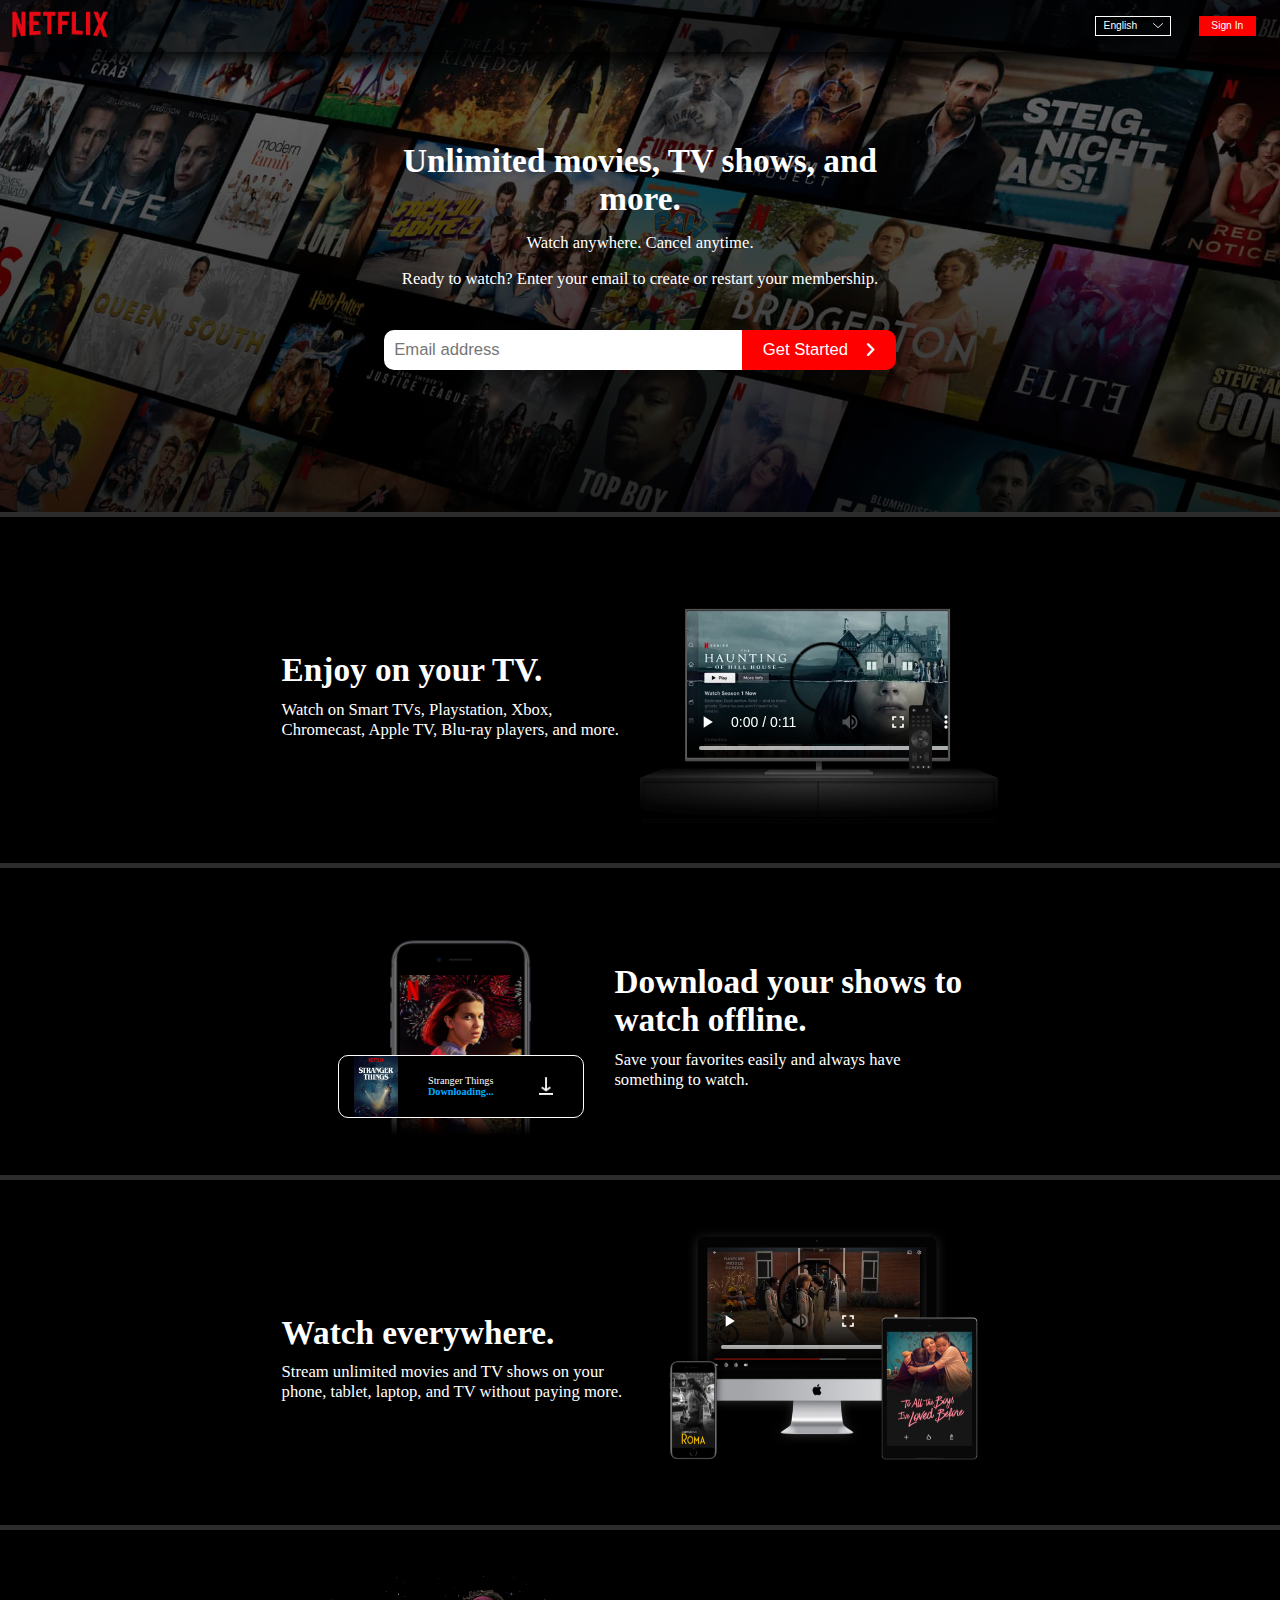
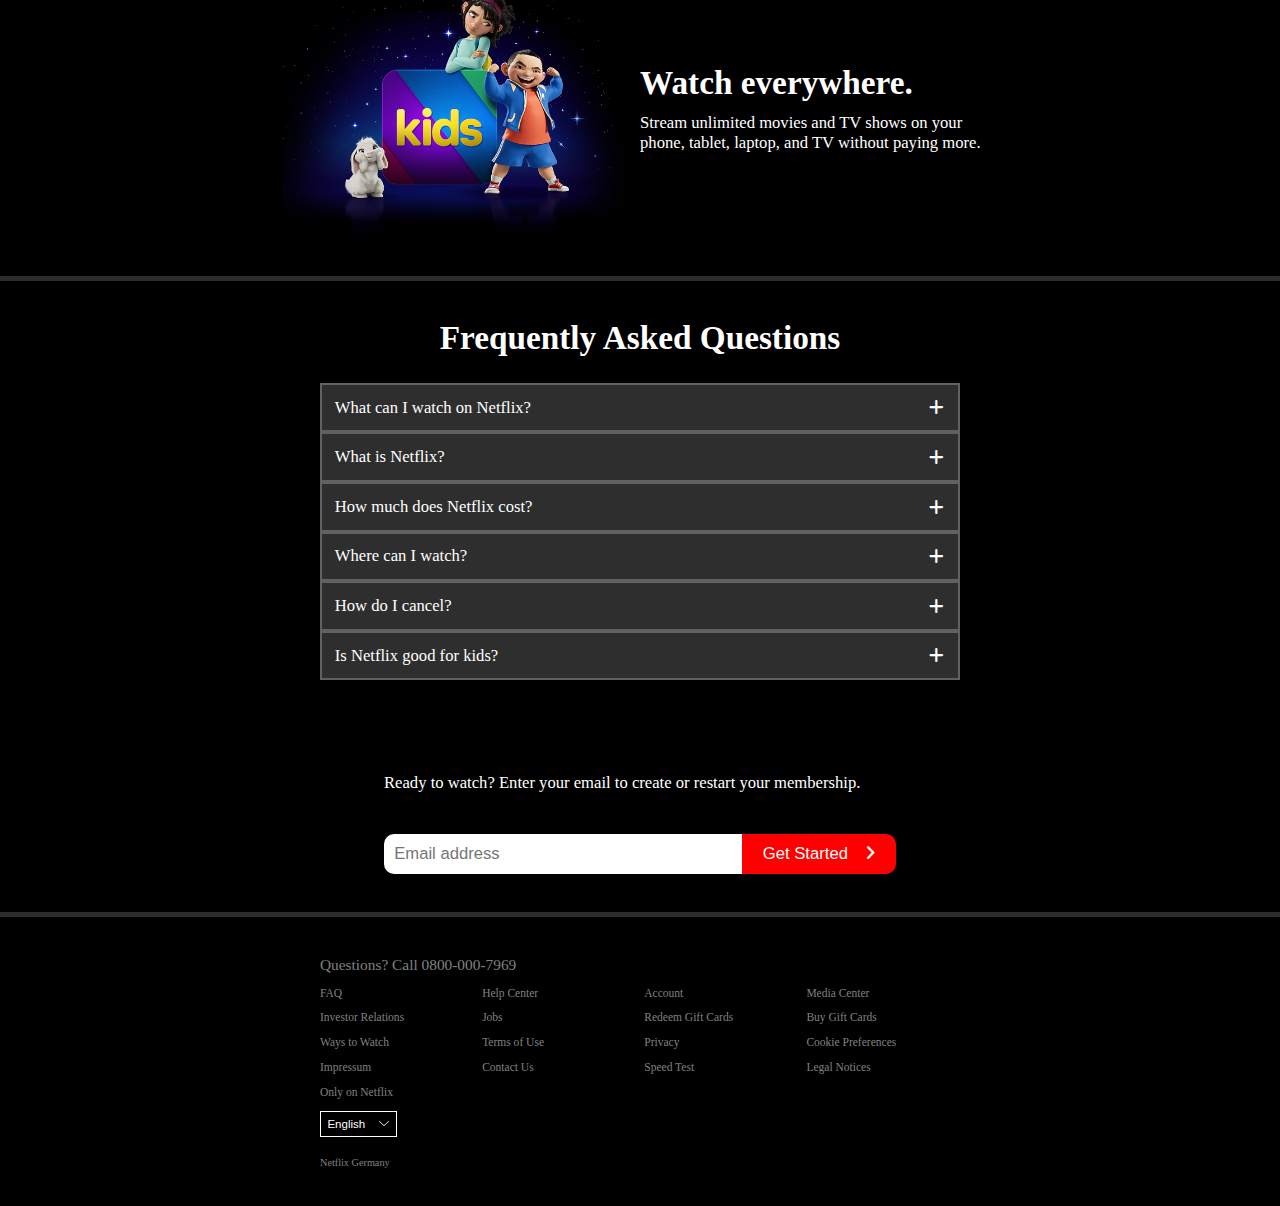
==== index.html @ 1fc660bd "Updates" ====
<!DOCTYPE html>
<html lang="en">
  <head>
    <meta charset="UTF-8" />
    <meta http-equiv="X-UA-Compatible" content="IE=edge" />
    <meta name="viewport" content="width=device-width, initial-scale=1.0" />
    <link
      rel="stylesheet"
      href="https://cdnjs.cloudflare.com/ajax/libs/font-awesome/6.1.1/css/all.min.css"
    />
    <link rel="stylesheet" href="./styles/main.css" />
    <title>Netflix-Clone</title>
  </head>
  <body>
    <header>
      <div class="logo">
        <a href="#"><img src="./images/netflix-logo-png-2562.png" alt="" /></a>
      </div>
      <div class="header-right">
        <select name="lang" id="2" > 
          
          <option selected value="English">English </option>
          <option value="Deutsch">Deutsch</option>
        </select>
       
        <button class="signIn">Sign In</button>
      </div>
    </header>
    <section class="bg">
      <div class="form">
        <h1>Unlimited movies, TV shows, and more.</h1>
        <p>Watch anywhere. Cancel anytime.</p>
        <p>
          Ready to watch? Enter your email to create or restart your membership.
        </p>
        <form action="">
          <input placeholder="Email address" type="email" name="email" id="1" />
          <button>Get Started <i class="fa-solid fa-angle-right"></i></button>
        </form>
      </div>
      <div class="brightness"></div>
    </section>
    <main>
      <!-- ============ Tv =========== -->
      <div class="tv">
        <div class="tv-container">
          <div class="tv-text">
            <h1>Enjoy on your TV.</h1>
            <p>
              Watch on Smart TVs, Playstation, Xbox, Chromecast, Apple TV,
              Blu-ray players, and more.
            </p>
          </div>
          <div class="tv-img">
            <a class="tv-png"><img src="./images/tv.png" alt="" /></a>
            <a class="tv-vid"
              ><video controls autoplay loop>
                <source src="./images/video-tv-0819.m4v" /></video
            ></a>
          </div>
        </div>
      </div>
      <!-- ============ download =============== -->
      <div class="download">
        <div class="download-container">
          <div class="download-img">
            <a class="do-img" href="#"
              ><img src="./images/mobile-0819.jpg" alt=""
            /></a>
            <div class="icon">
              <a href="#"><img src="./images/boxshot.png" alt="" /></a>
              <p>
                Stranger Things <br />
                <b>Downloading...</b>
              </p>
              <a><img src="./images/download-icon.gif" alt="" /> </a>
            </div>
          </div>
          <div class="download-text">
            <h1>Download your shows to watch offline.</h1>
            <p>
              Save your favorites easily and always have something to watch.
            </p>
          </div>
        </div>
      </div>
      <!-- ============ watch everywhere ============ -->
      <div class="everywhere">
        <div class="everywhere-container">
          <div class="everywhere-text">
            <h1>Watch everywhere.</h1>
            <p>
              Stream unlimited movies and TV shows on your phone, tablet,
              laptop, and TV without paying more.
            </p>
          </div>
          <div class="everywhere-img">
            <a class="everywhere-png"
              ><img src="./images/device-pile.png" alt=""
            /></a>
            <a class="everywhere-vid"
              ><video controls autoplay loop>
                <source src="./images/video-devices.m4v" /></video
            ></a>
          </div>
        </div>
      </div>
      <!-- =============== kids ============= -->
      <div class="kids">
        <div class="kids-container">
          <div class="kids-img">
            <a><img src="./images/kids.png" alt="" /></a>
          </div>
          <div class="kids-text">
            <h1>Watch everywhere.</h1>
            <p>
              Stream unlimited movies and TV shows on your phone, tablet,
              laptop, and TV without paying more.
            </p>
          </div>
        </div>
      </div>
      <!-- ============ asked ============ -->
      <div class="asked">
        <div class="asked-container">
          <h1>Frequently Asked Questions</h1>
          <div class="questions">
            <div onclick="one()" class="one">
              <a>
                <p>What can I watch on Netflix?</p>
                <div class="plus">
                  <i id="plus" class="fa-solid fa-plus"></i>
                  <i id="iX" class="fa-solid fa-x"></i>
                </div>
              </a>
              
            </div>
            <div id="details">
                <p>
                  Netflix has an extensive library of feature films,
                  documentaries, TV shows, anime, award-winning Netflix
                  originals, and more. Watch as much as you want, anytime you
                  want.
                </p>
              </div>
            <!-- ============= two =========== -->
            <div onclick="two()" class="two">
              <a>
                <p>What is Netflix?</p>
                <div class="plus">
                  <i id="plusTwo" class="fa-solid fa-plus"></i>
                  <i id="iXTwo" class="fa-solid fa-x"></i>
                </div>
              </a>
              
            </div>
            <div id="detailsTwo">
                <p>
                  Netflix is a streaming service that offers a wide variety of
                  award-winning TV shows, movies, anime, documentaries, and more
                  on thousands of internet-connected devices. <br />
                  You can watch as much as you want, whenever you want without a
                  single commercial – all for one low monthly price. There's
                  always something new to discover and new TV shows and movies
                  are added every week!
                </p>
              </div>
            <!-- ========= three =========== -->
            <div onclick="three()" class="three">
              <a>
                <p>How much does Netflix cost?</p>
                <div class="plus">
                  <i id="plusThree" class="fa-solid fa-plus"></i>
                  <i id="iXThree" class="fa-solid fa-x"></i>
                </div>
              </a>
              
            </div>
            <div id="detailsThree">
                <p>
                  Watch Netflix on your smartphone, tablet, Smart TV, laptop, or
                  streaming device, all for one fixed monthly fee. Plans range
                  from €7,99 to €17,99 a month. No extra costs, no contracts.
                </p>
              </div>
            <!-- ======= four ========== -->
            <div onclick="four()" class="four">
              <a>
                <p>Where can I watch?</p>
                <div class="plus">
                  <i id="plusFour" class="fa-solid fa-plus"></i>
                  <i id="iXFour" class="fa-solid fa-x"></i>
                </div>
              </a>
              
            </div>
            <div id="detailsFour">
                <p>
                  Watch anywhere, anytime. Sign in with your Netflix account to
                  watch instantly on the web at netflix.com from your personal
                  computer or on any internet-connected device that offers the
                  Netflix app, including smart TVs, smartphones, tablets,
                  streaming media players and game consoles. You can also
                  download your favorite shows with the iOS, Android, or Windows
                  10 app. Use downloads to watch while you're on the go and
                  without an internet connection. Take Netflix with you
                  anywhere.
                </p>
              </div>
            <!-- =========== five ========== -->
            <div onclick="five()" class="five">
              <a>
                <p>How do I cancel?</p>
                <div class="plus">
                  <i id="plusFive" class="fa-solid fa-plus"></i>
                  <i id="iXFive" class="fa-solid fa-x"></i>
                </div>
              </a>
             
            </div>
            <div id="detailsFive">
                <p>
                  Netflix is flexible. There are no pesky contracts and no
                  commitments. You can easily cancel your account online in two
                  clicks. There are no cancellation fees – start or stop your
                  account anytime.
                </p>
              </div>
            <!-- ========== six =========== -->
            <div onclick="six()" class="six">
              <a>
                <p>Is Netflix good for kids?</p>
                <div class="plus">
                  <i id="plusSix" class="fa-solid fa-plus"></i>
                  <i id="iXSix" class="fa-solid fa-x"></i>
                </div>
              </a>
              
            </div>
            <div id="detailsSix">
                <p>
                  The Netflix Kids experience is included in your membership to
                  give parents control while kids enjoy family-friendly TV shows
                  and movies in their own space. Kids profiles come with
                  PIN-protected parental controls that let you restrict the
                  maturity rating of content kids can watch and block specific
                  titles you don’t want kids to see.
                </p>
              </div>
          </div>
        </div>
      </div>
      <!-- ============== last form ============== -->
      <div class="lastForm">
        
       <div class="lastForm-container">
          <p>
            Ready to watch? Enter your email to create or restart your membership.
          </p>
          <form action="">
            <input placeholder="Email address" type="email" name="email" id="1" />
            <button>Get Started <i class="fa-solid fa-angle-right"></i></button>
          </form>
       </div>
      </div>
    </main>
    <!-- ================= footer ============== -->
    <footer>
      <div class="footer-container">
        <p>Questions? Call <a href="tel:0800-000-7969" class="call">0800-000-7969</a></p>
        <ul>
          <li><a href="#">FAQ</a></li>
          <li><a href="#">Help Center</a></li>
          <li><a href="#">Account</a></li>
          <li><a href="#">Media Center</a></li>
          <li><a href="#">Investor Relations</a></li>
          <li><a href="#">Jobs</a></li>
          <li><a href="#">Redeem Gift Cards</a></li>
          <li><a href="#">Buy Gift Cards</a></li>
          <li><a href="#">Ways to Watch</a></li>
          <li><a href="#">Terms of Use</a></li>
          <li><a href="#">Privacy</a></li>
          <li><a href="#">Cookie Preferences</a></li>
          <li><a href="#">Impressum</a></li>
          <li><a href="#">Contact Us</a></li>
          <li><a href="#">Speed Test</a></li>
          <li><a href="#">Legal Notices</a></li>
          <li><a href="#">Only on Netflix</a></li>
        </ul>
        <select name="lang" id="2">
          <option  selected value="English">English</option>
          <option value="Deutsch">Deutsch</option>
        </select>
        <small>Netflix Germany</small>
      </div>
    </footer>
    <script src="./javascript/main.js"></script>
  </body>
</html>
---- styles/main.css ----
header {
  display: flex;
  justify-content: space-between;
  align-items: center;
  width: 100%;
  padding: 0.8%;
  position: absolute;
  z-index: 1;
  background-color: rgba(0, 0, 0, 0.664);
  box-shadow: 10px 10px 20px black;
}
header .logo {
  width: 8%;
}
header .logo a {
  display: flex;
}
header .logo a img {
  width: 100%;
  height: 100%;
}
header .header-right {
  width: 15%;
  display: flex;
  justify-content: space-around;
}
header .header-right select {
  border: 0.1vw white solid;
  background-color: transparent;
  color: white;
  width: 40%;
  font-size: 0.8vw;
  display: flex;
  justify-content: space-between;
  align-items: center;
  padding: 2% 4%;
  appearance: none;
  -webkit-appearance: none;
  background-image: url(../images/arrow.png);
  background-size: 0.8vw;
  background-repeat: no-repeat;
  background-position: 90%;
  outline: none;
}
header .header-right select option {
  font-size: 0.9vw;
  background-color: black;
}
header .header-right .signIn {
  font-size: 0.8vw;
  width: 30%;
  display: flex;
  justify-content: center;
  align-items: center;
  padding: 2%;
  color: white;
  border: none;
  outline: none;
  background-color: red;
  cursor: pointer;
}

.bg {
  background-image: url(../images/bg.jpg);
  width: 100%;
  background-size: cover;
  background-position: center;
  background-repeat: no-repeat;
  min-height: 40vw;
  position: relative;
  display: flex;
  justify-content: center;
  align-items: center;
}
.bg .brightness {
  position: absolute;
  top: 0;
  right: 0;
  bottom: 0;
  left: 0;
  background: linear-gradient(to top, rgba(0, 0, 0, 0.808), rgba(0, 0, 0, 0.404));
}
.bg .form {
  width: 40%;
  text-align: center;
  position: relative;
  z-index: 3;
}
.bg .form h1 {
  color: white;
  font-size: 2.6vw;
}
.bg .form p {
  color: white;
  font-size: 1.3vw;
  margin: 3% 0;
}
.bg .form form {
  display: inline-flex;
  width: 100%;
  border-radius: 10px;
  margin-top: 5%;
}
.bg .form form input {
  width: 70%;
  font-size: 1.3vw;
  padding: 2%;
  border-radius: 10px 0 0 10px;
  border: none;
  outline: none;
}
.bg .form form button {
  width: 30%;
  display: flex;
  justify-content: space-between;
  align-items: center;
  padding: 0 4%;
  font-size: 1.3vw;
  background-color: red;
  color: white;
  border: none;
  outline: none;
  border-radius: 0 10px 10px 0;
}

main {
  background-color: black;
  width: 100%;
}
main .tv {
  border-block: 0.4vw rgba(255, 255, 255, 0.171) solid;
  width: 100%;
  padding-block: 3%;
}
main .tv .tv-container {
  width: 80%;
  margin: 0 auto;
  display: flex;
  justify-content: center;
  align-items: center;
  flex-wrap: wrap;
}
main .tv .tv-container .tv-text {
  width: 35%;
}
main .tv .tv-container .tv-text h1 {
  color: white;
  font-size: 2.6vw;
  margin: 3% 0;
}
main .tv .tv-container .tv-text p {
  color: white;
  font-size: 1.3vw;
}
main .tv .tv-container .tv-img {
  position: relative;
  width: 35%;
  overflow: hidden;
}
main .tv .tv-container .tv-img .tv-png {
  display: flex;
  z-index: 2;
  position: relative;
}
main .tv .tv-container .tv-img .tv-png img {
  width: 100%;
  height: 100%;
}
main .tv .tv-container .tv-img .tv-vid {
  position: absolute;
  top: 20%;
  left: 12%;
  display: flex;
  width: 80%;
}
main .tv .tv-container .tv-img .tv-vid video {
  width: 100%;
}
main .download {
  padding-block: 3%;
}
main .download .download-container {
  width: 80%;
  margin: 0 auto;
  display: flex;
  justify-content: center;
  align-items: center;
}
main .download .download-container .download-img {
  width: 30%;
  position: relative;
}
main .download .download-container .download-img .do-img {
  display: flex;
}
main .download .download-container .download-img .do-img img {
  width: 100%;
  height: 100%;
}
main .download .download-container .download-img .icon {
  display: flex;
  justify-content: space-around;
  align-items: center;
  position: absolute;
  bottom: 8%;
  left: 0;
  right: 0;
  background-color: black;
  border: 1px white solid;
  border-radius: 10px;
  width: 80%;
  margin: 0 auto;
}
main .download .download-container .download-img .icon a {
  display: flex;
  width: 18%;
}
main .download .download-container .download-img .icon a img {
  width: 100%;
  height: 100%;
}
main .download .download-container .download-img .icon p {
  color: white;
  font-size: 0.8vw;
}
main .download .download-container .download-img .icon p b {
  color: rgb(0, 174, 255);
}
main .download .download-container .download-text {
  width: 35%;
}
main .download .download-container .download-text h1 {
  color: white;
  font-size: 2.6vw;
  margin: 3% 0;
}
main .download .download-container .download-text p {
  color: white;
  font-size: 1.3vw;
}
main .everywhere {
  border-block: 0.4vw rgba(255, 255, 255, 0.171) solid;
  width: 100%;
  padding-block: 3%;
}
main .everywhere .everywhere-container {
  width: 80%;
  margin: 0 auto;
  display: flex;
  justify-content: center;
  align-items: center;
  flex-wrap: wrap;
}
main .everywhere .everywhere-container .everywhere-text {
  width: 35%;
}
main .everywhere .everywhere-container .everywhere-text h1 {
  color: white;
  font-size: 2.6vw;
  margin: 3% 0;
}
main .everywhere .everywhere-container .everywhere-text p {
  color: white;
  font-size: 1.3vw;
}
main .everywhere .everywhere-container .everywhere-img {
  position: relative;
  width: 35%;
}
main .everywhere .everywhere-container .everywhere-img .everywhere-png {
  display: flex;
  z-index: 2;
  position: relative;
}
main .everywhere .everywhere-container .everywhere-img .everywhere-png img {
  width: 100%;
  height: 100%;
}
main .everywhere .everywhere-container .everywhere-img .everywhere-vid {
  position: absolute;
  top: 11%;
  left: 18%;
  display: flex;
  width: 60%;
}
main .everywhere .everywhere-container .everywhere-img .everywhere-vid video {
  width: 100%;
}
main .kids {
  padding-block: 3%;
}
main .kids .kids-container {
  width: 80%;
  margin: 0 auto;
  display: flex;
  justify-content: center;
  align-items: center;
  flex-wrap: wrap;
}
main .kids .kids-container .kids-text {
  width: 35%;
}
main .kids .kids-container .kids-text h1 {
  color: white;
  font-size: 2.6vw;
  margin: 3% 0;
}
main .kids .kids-container .kids-text p {
  color: white;
  font-size: 1.3vw;
}
main .kids .kids-container .kids-img {
  position: relative;
  width: 35%;
}
main .kids .kids-container .kids-img a {
  display: flex;
  z-index: 2;
  position: relative;
}
main .kids .kids-container .kids-img a img {
  width: 100%;
  height: 100%;
}
main .asked {
  border-top: 0.4vw rgba(255, 255, 255, 0.171) solid;
  padding-block: 3%;
}
main .asked .asked-container {
  width: 50%;
  margin: 0 auto;
}
main .asked .asked-container h1 {
  font-size: 2.6vw;
  color: white;
  text-align: center;
  margin-bottom: 4%;
}
main .asked .asked-container .questions {
  width: 100%;
}
main .asked .asked-container .questions .one, main .asked .asked-container .questions .two, main .asked .asked-container .questions .three, main .asked .asked-container .questions .four, main .asked .asked-container .questions .five, main .asked .asked-container .questions .six {
  width: 100%;
}
main .asked .asked-container .questions .one a, main .asked .asked-container .questions .two a, main .asked .asked-container .questions .three a, main .asked .asked-container .questions .four a, main .asked .asked-container .questions .five a, main .asked .asked-container .questions .six a {
  display: flex;
  justify-content: space-between;
  align-items: center;
  padding: 2%;
  cursor: pointer;
  border: 0.2vw rgba(128, 128, 128, 0.637) solid;
  background-color: rgba(128, 128, 128, 0.356);
}
main .asked .asked-container .questions .one a p, main .asked .asked-container .questions .two a p, main .asked .asked-container .questions .three a p, main .asked .asked-container .questions .four a p, main .asked .asked-container .questions .five a p, main .asked .asked-container .questions .six a p {
  color: white;
  font-size: 1.3vw;
}
main .asked .asked-container .questions .one a .plus, main .asked .asked-container .questions .two a .plus, main .asked .asked-container .questions .three a .plus, main .asked .asked-container .questions .four a .plus, main .asked .asked-container .questions .five a .plus, main .asked .asked-container .questions .six a .plus {
  display: flex;
  justify-content: center;
  align-items: center;
}
main .asked .asked-container .questions .one a .plus i, main .asked .asked-container .questions .two a .plus i, main .asked .asked-container .questions .three a .plus i, main .asked .asked-container .questions .four a .plus i, main .asked .asked-container .questions .five a .plus i, main .asked .asked-container .questions .six a .plus i {
  color: white;
  font-size: 1.3vw;
}
main .asked .asked-container .questions .one a .plus .fa-x, main .asked .asked-container .questions .two a .plus .fa-x, main .asked .asked-container .questions .three a .plus .fa-x, main .asked .asked-container .questions .four a .plus .fa-x, main .asked .asked-container .questions .five a .plus .fa-x, main .asked .asked-container .questions .six a .plus .fa-x {
  display: none;
}
main .asked .asked-container .questions #details, main .asked .asked-container .questions #detailsTwo, main .asked .asked-container .questions #detailsThree, main .asked .asked-container .questions #detailsFour, main .asked .asked-container .questions #detailsFive, main .asked .asked-container .questions #detailsSix {
  padding: 2%;
  display: none;
  border-bottom: 0.2vw rgba(128, 128, 128, 0.637) solid;
  border-left: 0.2vw rgba(128, 128, 128, 0.637) solid;
  border-right: 0.2vw rgba(128, 128, 128, 0.637) solid;
  background-color: rgba(128, 128, 128, 0.356);
  margin-bottom: 1%;
}
main .asked .asked-container .questions #details p, main .asked .asked-container .questions #detailsTwo p, main .asked .asked-container .questions #detailsThree p, main .asked .asked-container .questions #detailsFour p, main .asked .asked-container .questions #detailsFive p, main .asked .asked-container .questions #detailsSix p {
  color: white;
  font-size: 1.3vw;
  line-height: 2vw;
}
main .lastForm {
  padding-block: 3%;
  border-bottom: 0.4vw rgba(255, 255, 255, 0.171) solid;
}
main .lastForm .lastForm-container {
  width: 40%;
  margin: 0 auto;
}
main .lastForm .lastForm-container p {
  color: white;
  font-size: 1.3vw;
  margin: 3% 0;
}
main .lastForm .lastForm-container form {
  display: inline-flex;
  width: 100%;
  border-radius: 10px;
  margin-top: 5%;
}
main .lastForm .lastForm-container form input {
  width: 70%;
  font-size: 1.3vw;
  padding: 2%;
  border-radius: 10px 0 0 10px;
  border: none;
  outline: none;
}
main .lastForm .lastForm-container form button {
  width: 30%;
  display: flex;
  justify-content: space-between;
  align-items: center;
  padding: 0 4%;
  font-size: 1.3vw;
  background-color: red;
  color: white;
  border: none;
  outline: none;
  border-radius: 0 10px 10px 0;
}

footer {
  background-color: black;
  padding-block: 3%;
}
footer .footer-container {
  width: 50%;
  margin: 0 auto;
}
footer .footer-container p {
  color: gray;
  font-size: 1.2vw;
  margin-bottom: 2%;
}
footer .footer-container p a {
  color: gray;
  text-decoration: none;
}
footer .footer-container p a:hover {
  text-decoration: underline;
}
footer .footer-container ul {
  display: flex;
  justify-content: space-between;
  align-items: center;
  flex-wrap: wrap;
}
footer .footer-container ul li {
  width: 24%;
  display: flex;
  justify-content: flex-start;
  align-items: center;
  margin-bottom: 2%;
}
footer .footer-container ul li a {
  font-size: 0.9vw;
  color: gray;
  text-decoration: none;
}
footer .footer-container select {
  border: 0.1vw white solid;
  background-color: transparent;
  color: white;
  padding: 1% 1%;
  width: 12%;
  font-size: 0.9vw;
  display: flex;
  justify-content: space-between;
  align-items: center;
  appearance: none;
  -webkit-appearance: none;
  background-image: url(../images/arrow.png);
  background-size: 0.8vw;
  background-repeat: no-repeat;
  background-position: 90%;
  outline: none;
}
footer .footer-container select option {
  font-size: 0.9vw;
  background-color: black;
}
footer .footer-container small {
  color: gray;
  font-size: 0.8vw;
  display: flex;
  margin-top: 3%;
}

@media only screen and (max-width: 800px) {
  header {
    padding: 2% 3%;
  }
  header .logo {
    width: 30%;
  }
  header .header-right {
    width: 50%;
  }
  header .header-right select {
    font-size: 3vw;
    background-size: 2.5vw;
  }
  header .header-right select option {
    font-size: 3vw;
  }
  header .header-right .signIn {
    font-size: 3vw;
  }

  .bg {
    min-height: 100vw;
  }
  .bg .form {
    width: 80%;
  }
  .bg .form h1 {
    font-size: 6vw;
  }
  .bg .form p {
    font-size: 4vw;
  }
  .bg .form form {
    display: flex;
    flex-direction: column;
    align-items: center;
  }
  .bg .form form input {
    font-size: 4vw;
    width: 100%;
    border-radius: 0;
  }
  .bg .form form button {
    font-size: 4vw;
    border-radius: 0;
    width: 40%;
    padding: 2% 2%;
    margin-top: 4%;
  }

  main {
    padding: 0 3%;
  }
  main .tv .tv-container {
    width: 100%;
    flex-direction: column;
    text-align: center;
  }
  main .tv .tv-container .tv-text {
    width: 100%;
  }
  main .tv .tv-container .tv-text h1 {
    font-size: 6vw;
  }
  main .tv .tv-container .tv-text p {
    font-size: 4vw;
  }
  main .tv .tv-container .tv-img {
    width: 100%;
  }
  main .download .download-container {
    width: 100%;
    flex-direction: column-reverse;
    text-align: center;
  }
  main .download .download-container .download-img {
    width: 100%;
  }
  main .download .download-container .download-img .icon p {
    font-size: 3vw;
  }
  main .download .download-container .download-text {
    width: 100%;
  }
  main .download .download-container .download-text h1 {
    font-size: 6vw;
  }
  main .download .download-container .download-text p {
    font-size: 4vw;
  }
  main .everywhere .everywhere-container {
    width: 100%;
    flex-direction: column;
    text-align: center;
  }
  main .everywhere .everywhere-container .everywhere-text {
    width: 100%;
  }
  main .everywhere .everywhere-container .everywhere-text h1 {
    font-size: 6vw;
  }
  main .everywhere .everywhere-container .everywhere-text p {
    font-size: 4vw;
  }
  main .everywhere .everywhere-container .everywhere-img {
    width: 100%;
  }
  main .kids .kids-container {
    width: 100%;
    flex-direction: column-reverse;
    text-align: center;
  }
  main .kids .kids-container .kids-text {
    width: 100%;
  }
  main .kids .kids-container .kids-text h1 {
    font-size: 6vw;
  }
  main .kids .kids-container .kids-text p {
    font-size: 4vw;
  }
  main .kids .kids-container .kids-img {
    width: 100%;
  }
  main .asked .asked-container {
    width: 100%;
  }
  main .asked .asked-container h1 {
    font-size: 4vw;
  }
  main .asked .asked-container .questions .one:hover a p, main .asked .asked-container .questions .two:hover a p, main .asked .asked-container .questions .three:hover a p, main .asked .asked-container .questions .four:hover a p, main .asked .asked-container .questions .five:hover a p, main .asked .asked-container .questions .six:hover a p {
    color: red;
  }
  main .asked .asked-container .questions .one a p, main .asked .asked-container .questions .two a p, main .asked .asked-container .questions .three a p, main .asked .asked-container .questions .four a p, main .asked .asked-container .questions .five a p, main .asked .asked-container .questions .six a p {
    font-size: 4vw;
  }
  main .asked .asked-container .questions .one a .plus i, main .asked .asked-container .questions .two a .plus i, main .asked .asked-container .questions .three a .plus i, main .asked .asked-container .questions .four a .plus i, main .asked .asked-container .questions .five a .plus i, main .asked .asked-container .questions .six a .plus i {
    font-size: 4vw;
  }
  main .asked .asked-container .questions #details p, main .asked .asked-container .questions #detailsTwo p, main .asked .asked-container .questions #detailsThree p, main .asked .asked-container .questions #detailsFour p, main .asked .asked-container .questions #detailsFive p, main .asked .asked-container .questions #detailsSix p {
    font-size: 4vw;
    line-height: 7vw;
  }
  main .lastForm .lastForm-container {
    width: 100%;
  }
  main .lastForm .lastForm-container p {
    font-size: 4vw;
    text-align: center;
  }
  main .lastForm .lastForm-container form {
    display: flex;
    flex-direction: column;
    align-items: center;
  }
  main .lastForm .lastForm-container form input {
    width: 100%;
    border-radius: 0;
    font-size: 4vw;
  }
  main .lastForm .lastForm-container form button {
    font-size: 4vw;
    border-radius: 0;
    width: 40%;
    padding: 2% 2%;
    margin-top: 4%;
  }

  footer .footer-container {
    width: 100%;
    padding: 0 3%;
  }
  footer .footer-container p {
    font-size: 4vw;
    margin-bottom: 3%;
  }
  footer .footer-container ul li {
    width: 49%;
    margin-bottom: 3%;
  }
  footer .footer-container ul li a {
    font-size: 3vw;
  }
  footer .footer-container select {
    font-size: 3vw;
    background-size: 2.5vw;
    width: 20%;
  }
  footer .footer-container select option {
    font-size: 3vw;
  }
  footer .footer-container small {
    font-size: 3vw;
  }
}
* {
  margin: 0;
  padding: 0;
  box-sizing: border-box;
}

/*# sourceMappingURL=main.css.map */
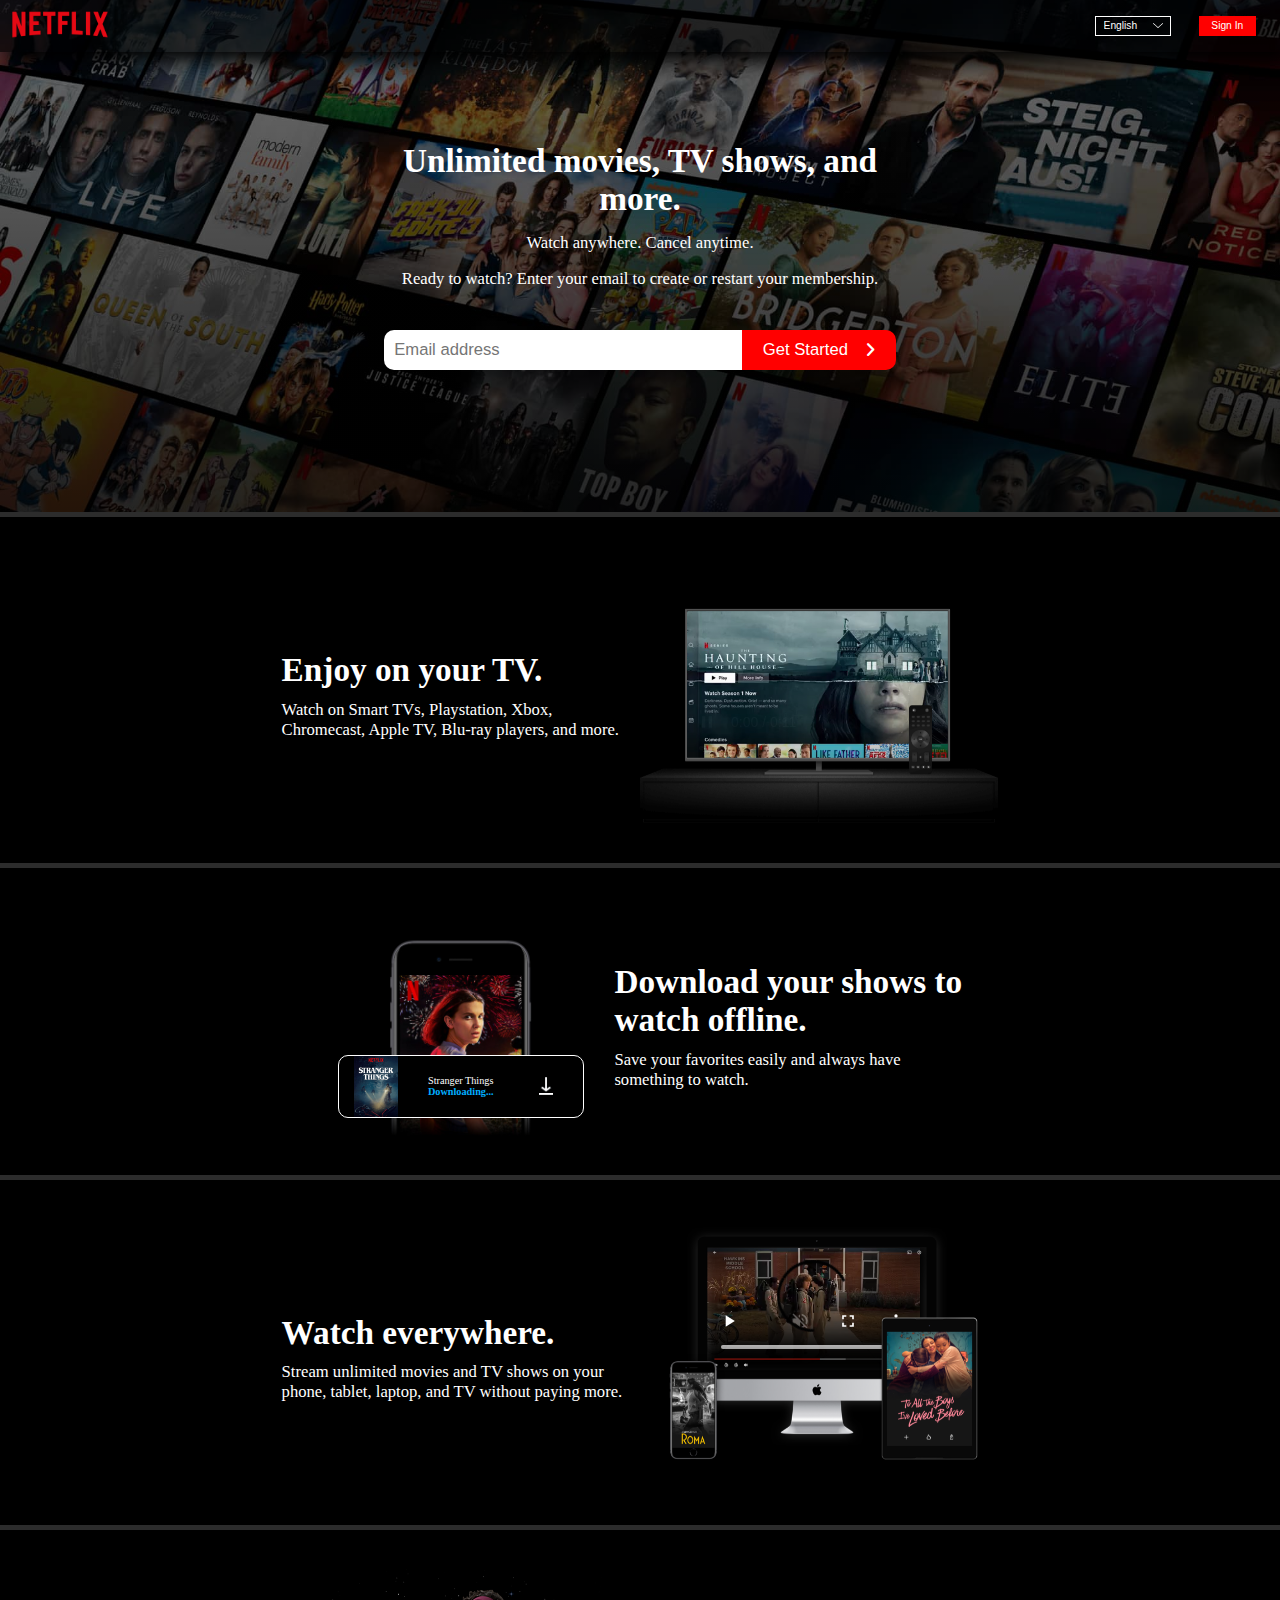
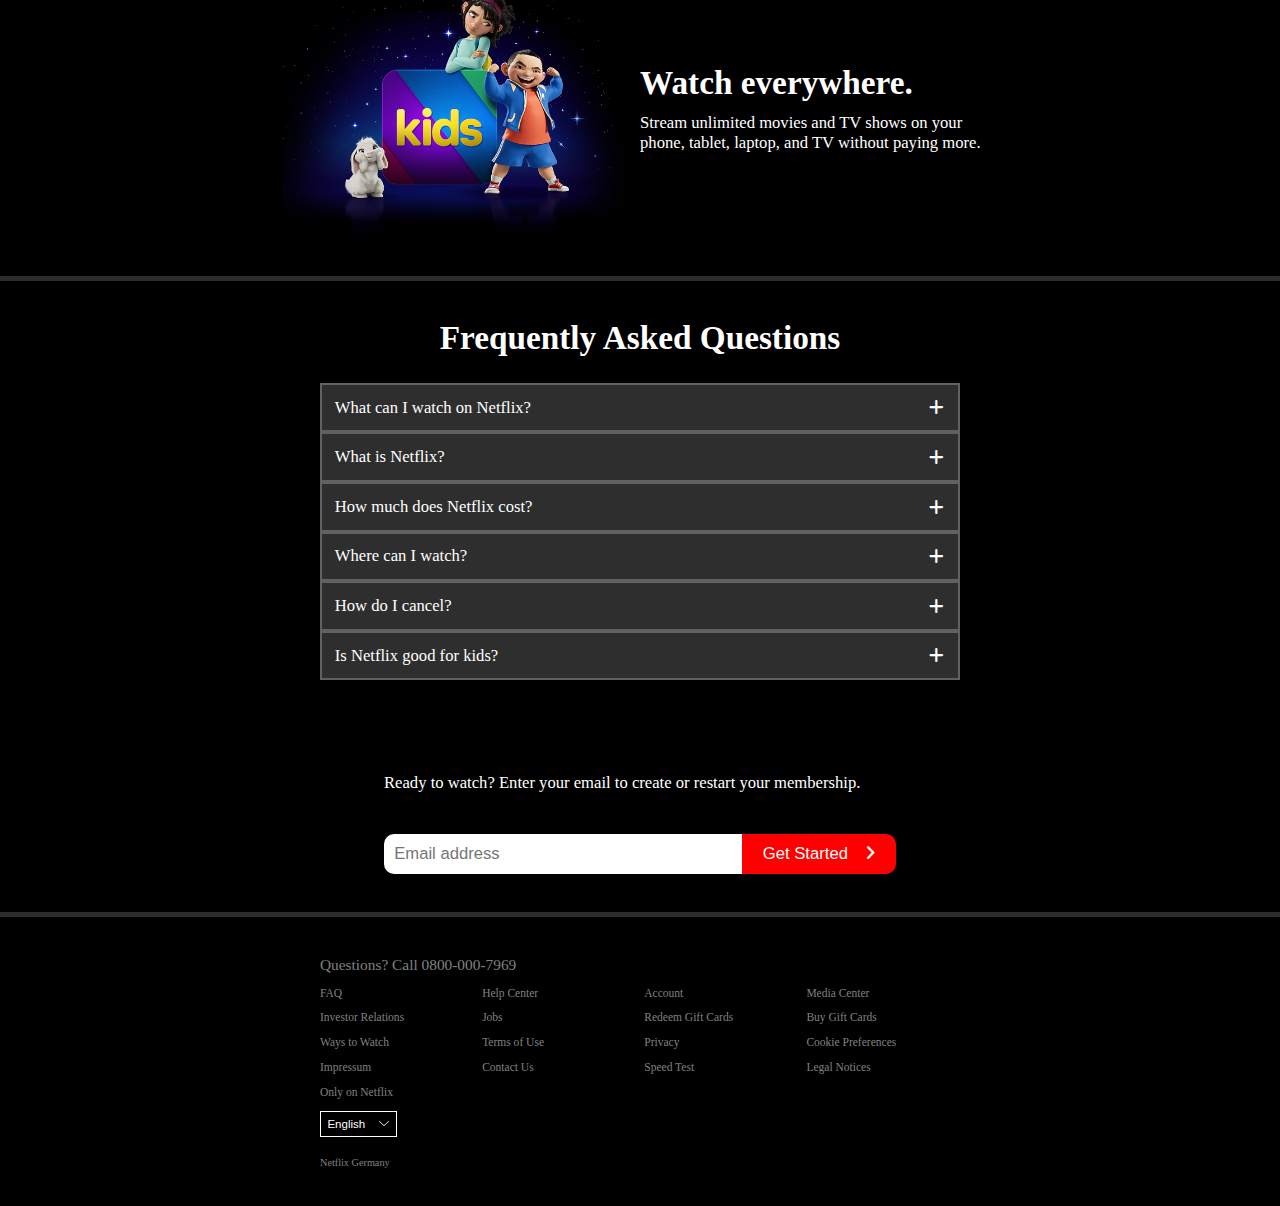
==== commit c4ca3ca9: "Updates" ====
--- a/index.html
+++ b/index.html
@@ -54,8 +54,8 @@
           <div class="tv-img">
             <a class="tv-png"><img src="./images/tv.png" alt="" /></a>
             <a class="tv-vid"
-              ><video controls autoplay loop>
-                <source src="./images/video-tv-0819.m4v" /></video
+              ><video autoplay loop controls muted >
+                <source src="./images/video-tv-0819.m4v"/></video
             ></a>
           </div>
         </div>
@@ -99,7 +99,7 @@
               ><img src="./images/device-pile.png" alt=""
             /></a>
             <a class="everywhere-vid"
-              ><video controls autoplay loop>
+              ><video controls autoplay loop muted >
                 <source src="./images/video-devices.m4v" /></video
             ></a>
           </div>
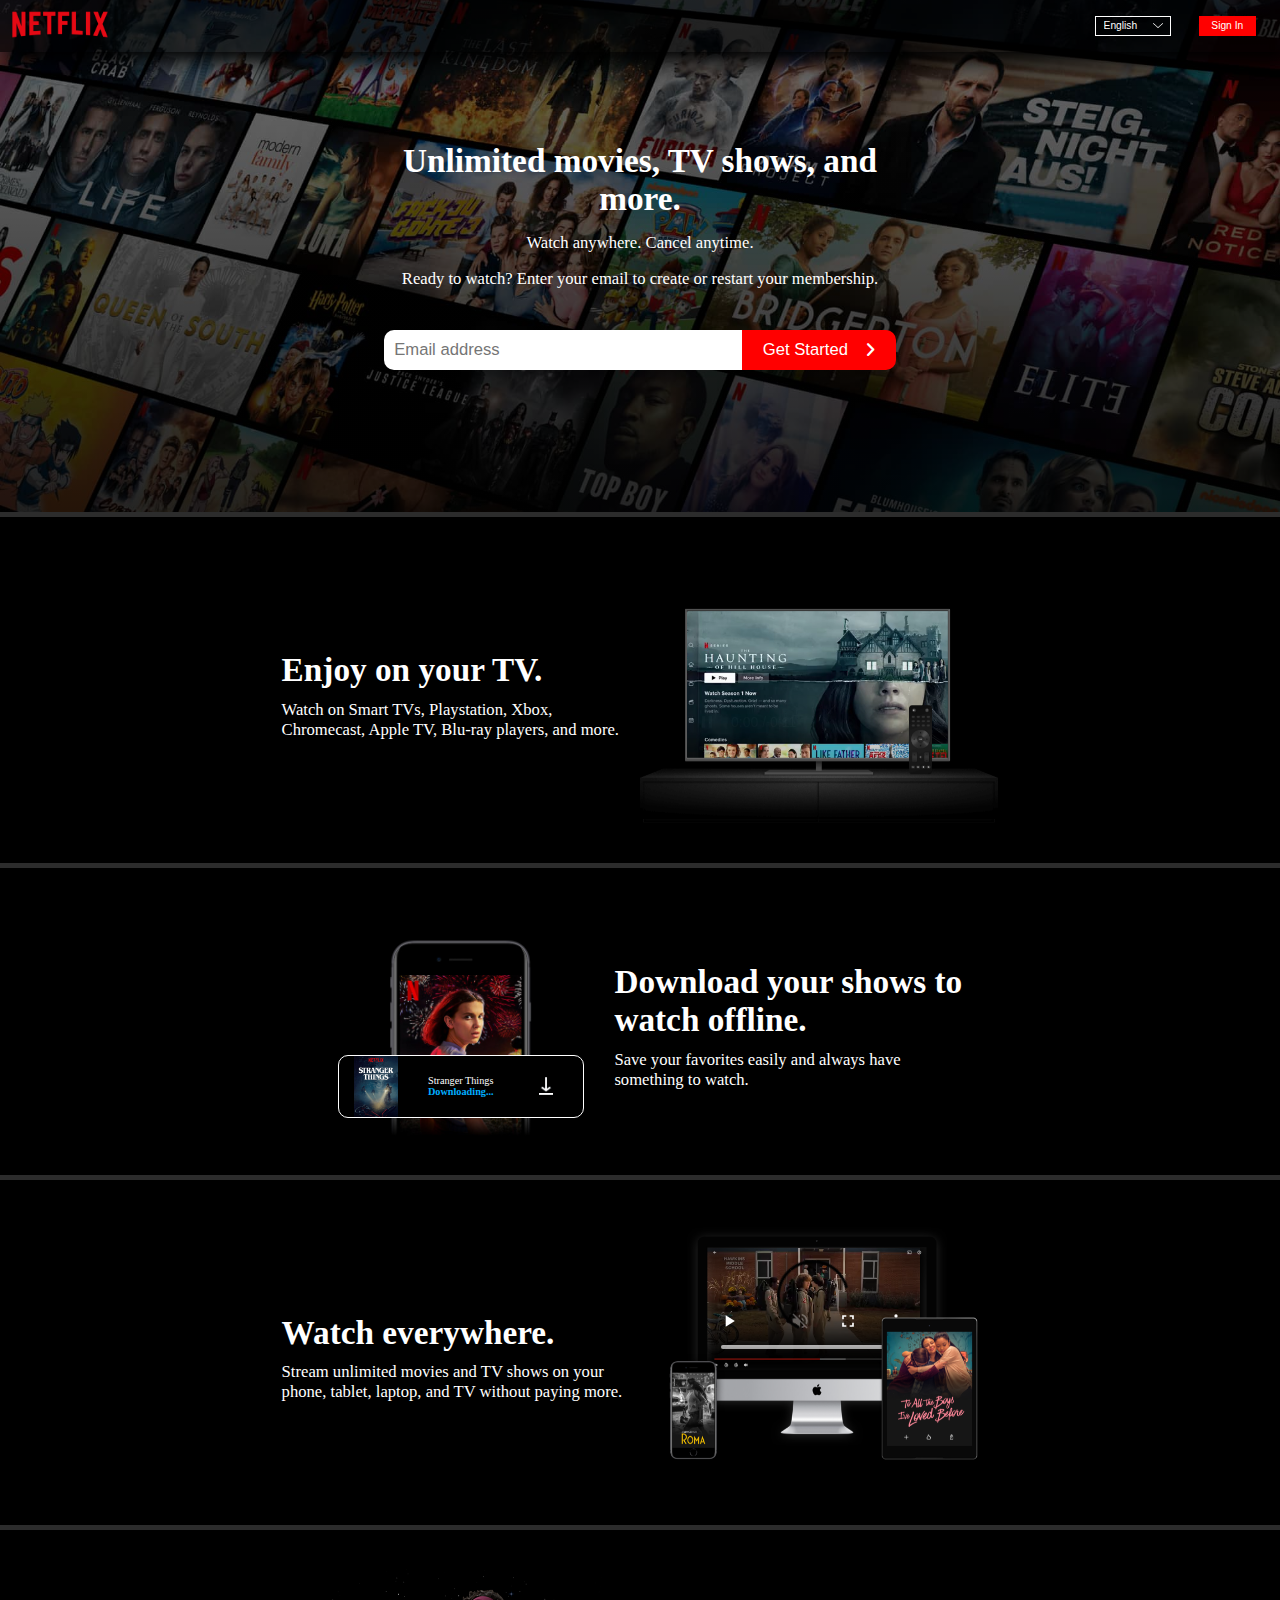
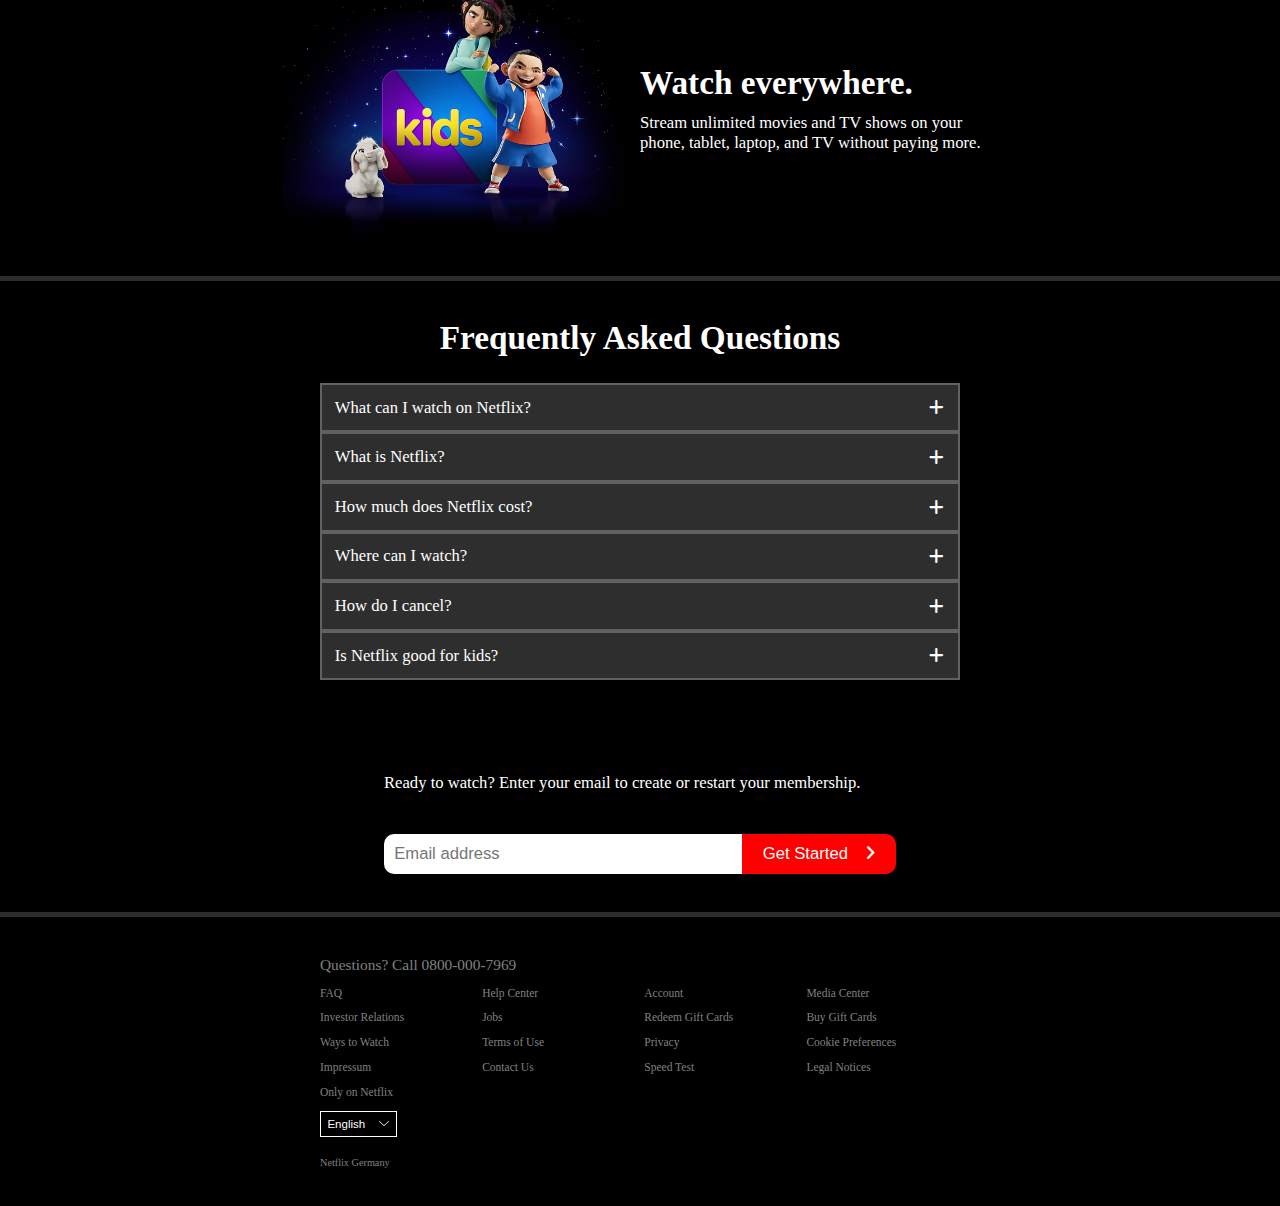
==== commit 408c1b9b: "Updates" ====
--- a/index.html
+++ b/index.html
@@ -20,6 +20,7 @@
         <select name="lang" id="2" > 
           
           <option selected value="English">English </option>
+          
           <option value="Deutsch">Deutsch</option>
         </select>
        
@@ -54,7 +55,7 @@
           <div class="tv-img">
             <a class="tv-png"><img src="./images/tv.png" alt="" /></a>
             <a class="tv-vid"
-              ><video autoplay loop controls muted >
+              ><video playsinline autoplay loop controls muted >
                 <source src="./images/video-tv-0819.m4v"/></video
             ></a>
           </div>
@@ -99,7 +100,7 @@
               ><img src="./images/device-pile.png" alt=""
             /></a>
             <a class="everywhere-vid"
-              ><video controls autoplay loop muted >
+              ><video playsinline controls autoplay loop muted >
                 <source src="./images/video-devices.m4v" /></video
             ></a>
           </div>
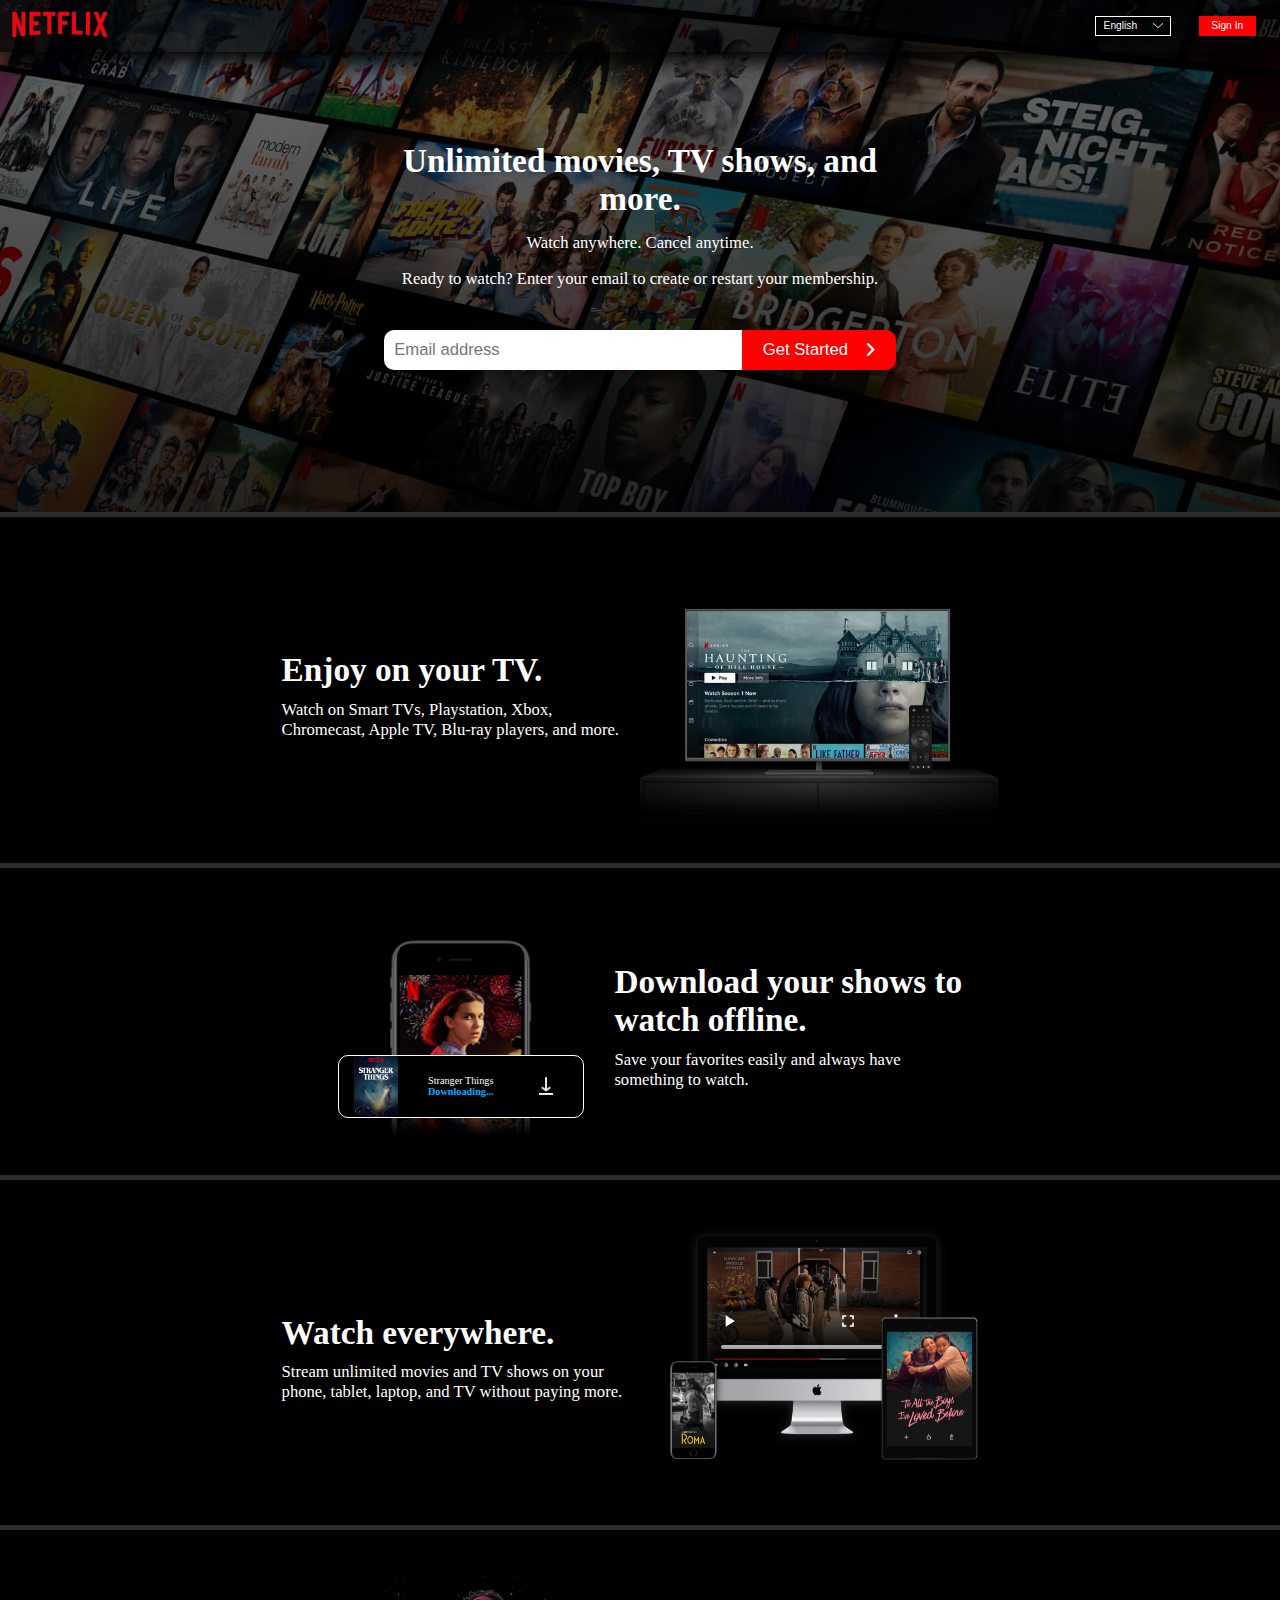
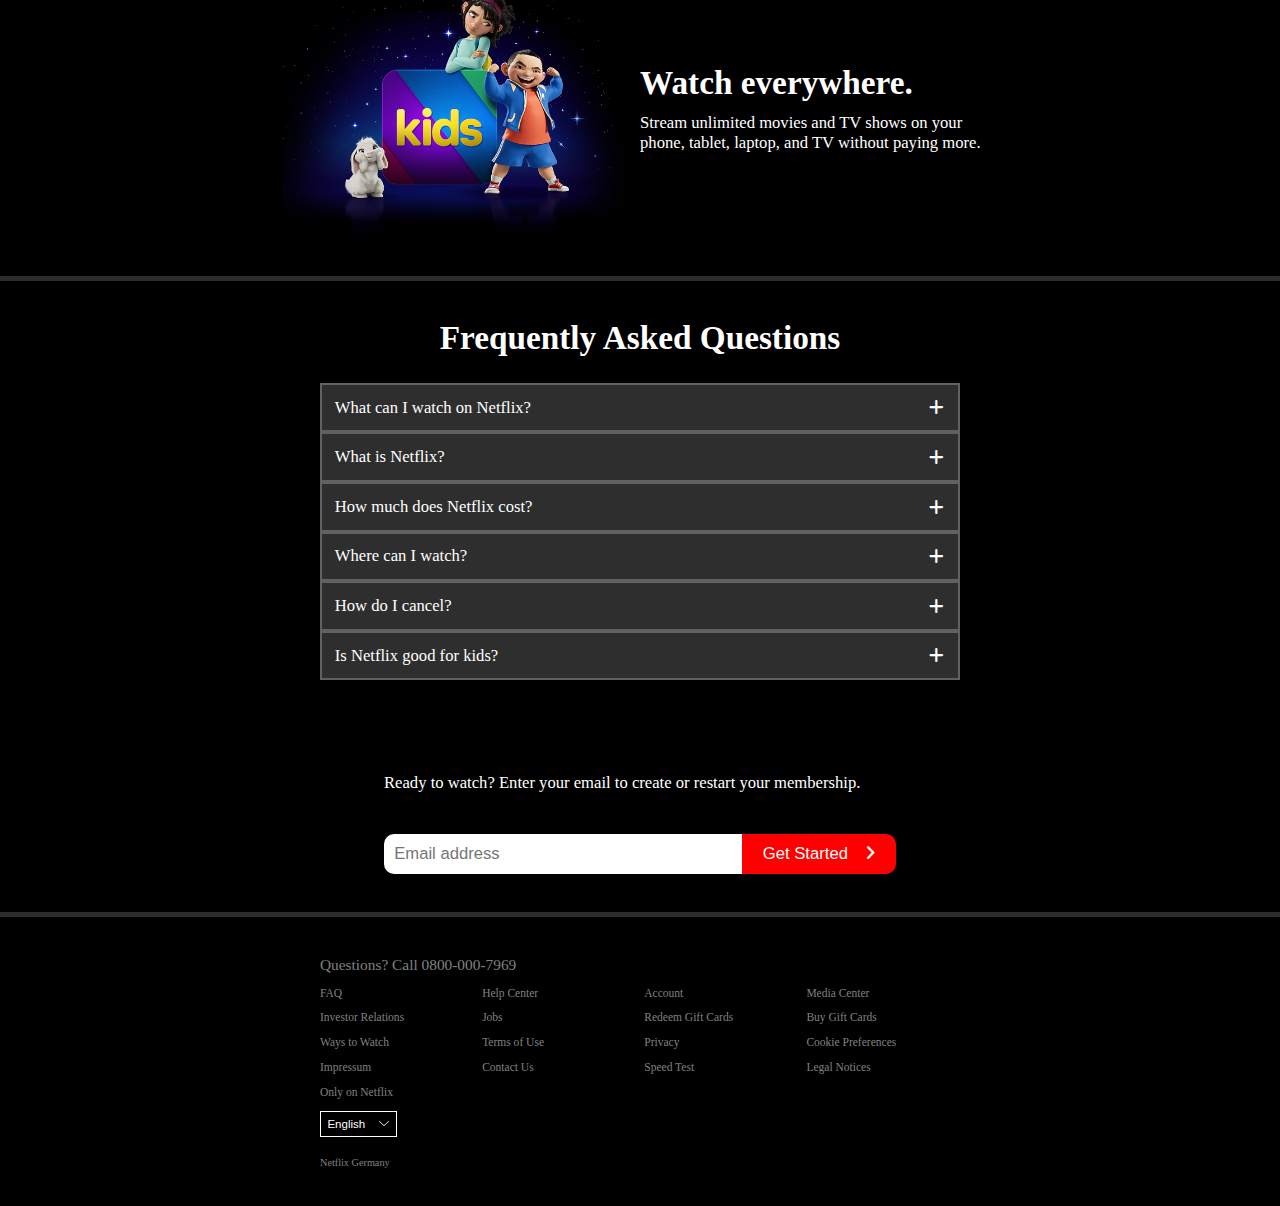
==== commit eaae5164: "Updates" ====
--- a/index.html
+++ b/index.html
@@ -8,6 +8,7 @@
       rel="stylesheet"
       href="https://cdnjs.cloudflare.com/ajax/libs/font-awesome/6.1.1/css/all.min.css"
     />
+    <link rel="icon" href="./images/icon.ico">
     <link rel="stylesheet" href="./styles/main.css" />
     <title>Netflix-Clone</title>
   </head>
@@ -55,7 +56,7 @@
           <div class="tv-img">
             <a class="tv-png"><img src="./images/tv.png" alt="" /></a>
             <a class="tv-vid"
-              ><video playsinline autoplay loop controls muted >
+              ><video  autoplay loop controls muted >
                 <source src="./images/video-tv-0819.m4v"/></video
             ></a>
           </div>
@@ -100,7 +101,7 @@
               ><img src="./images/device-pile.png" alt=""
             /></a>
             <a class="everywhere-vid"
-              ><video playsinline controls autoplay loop muted >
+              ><video  controls autoplay loop muted >
                 <source src="./images/video-devices.m4v" /></video
             ></a>
           </div>
